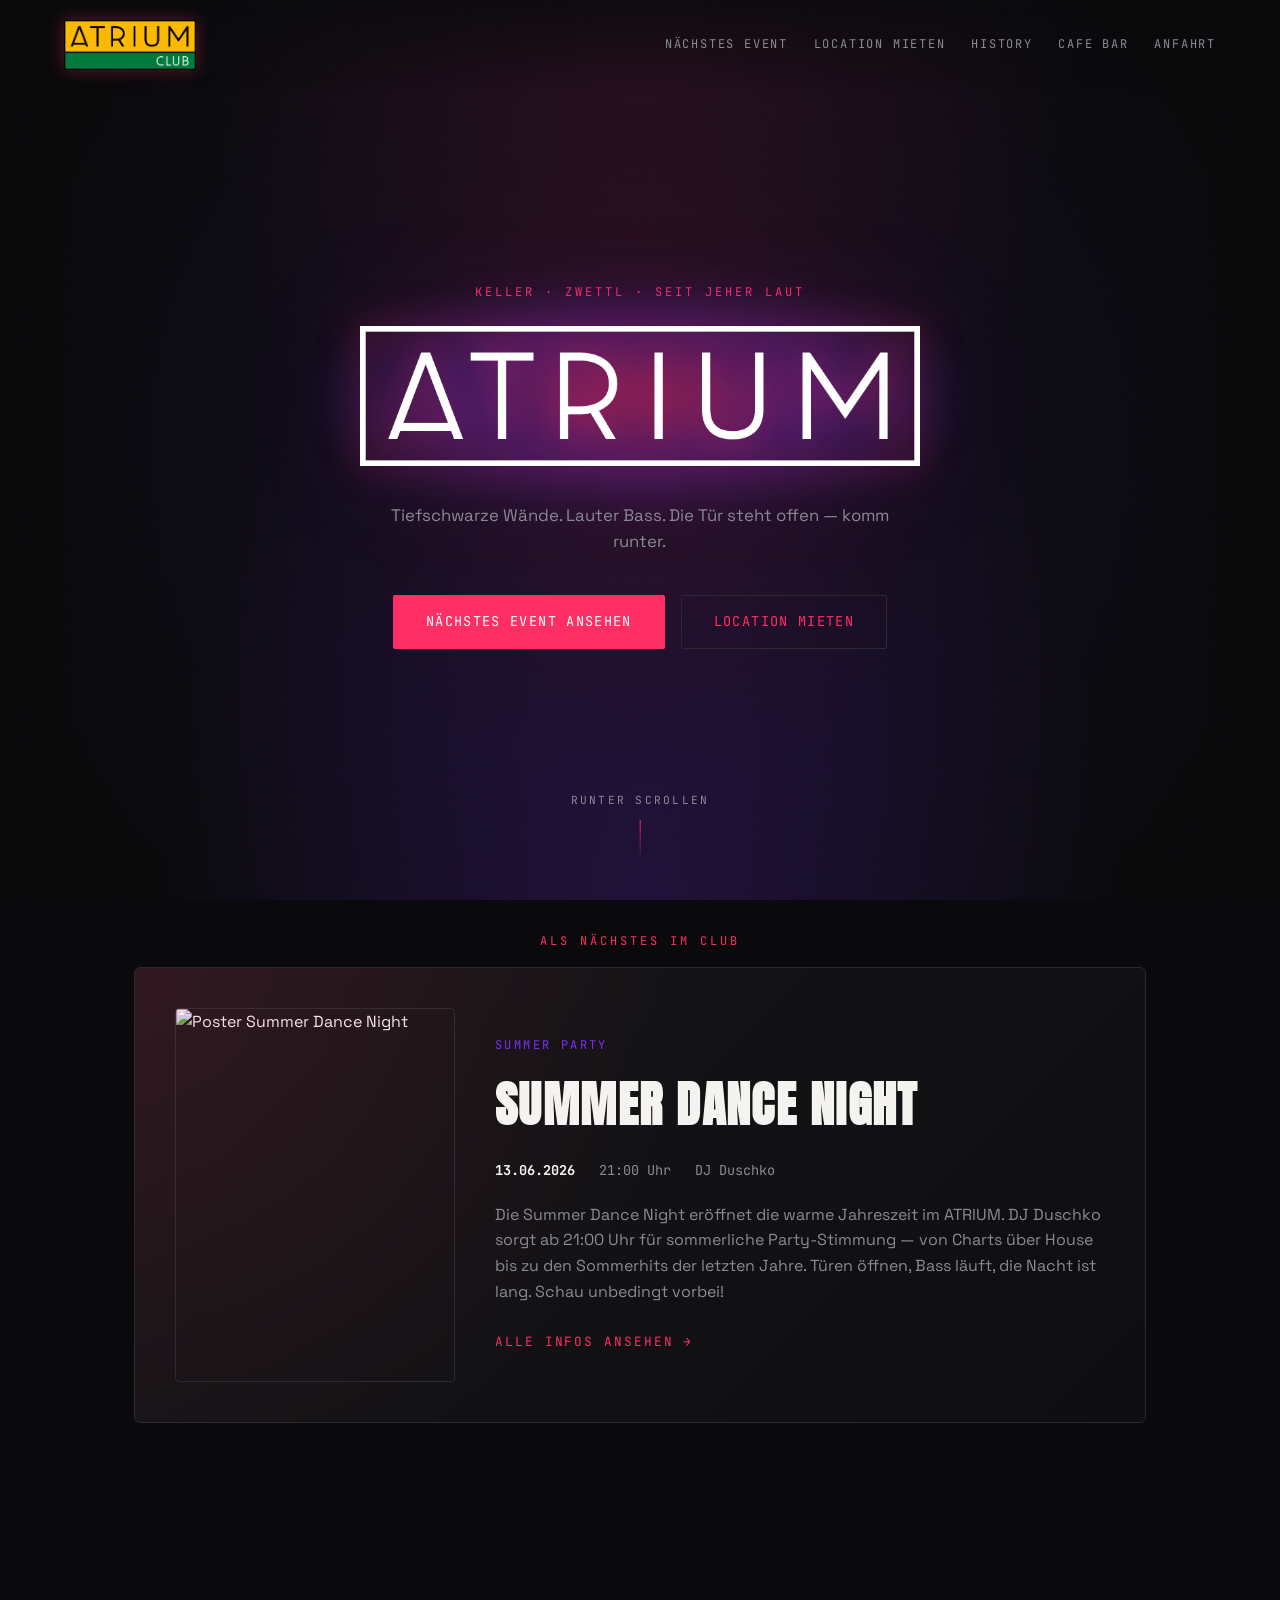
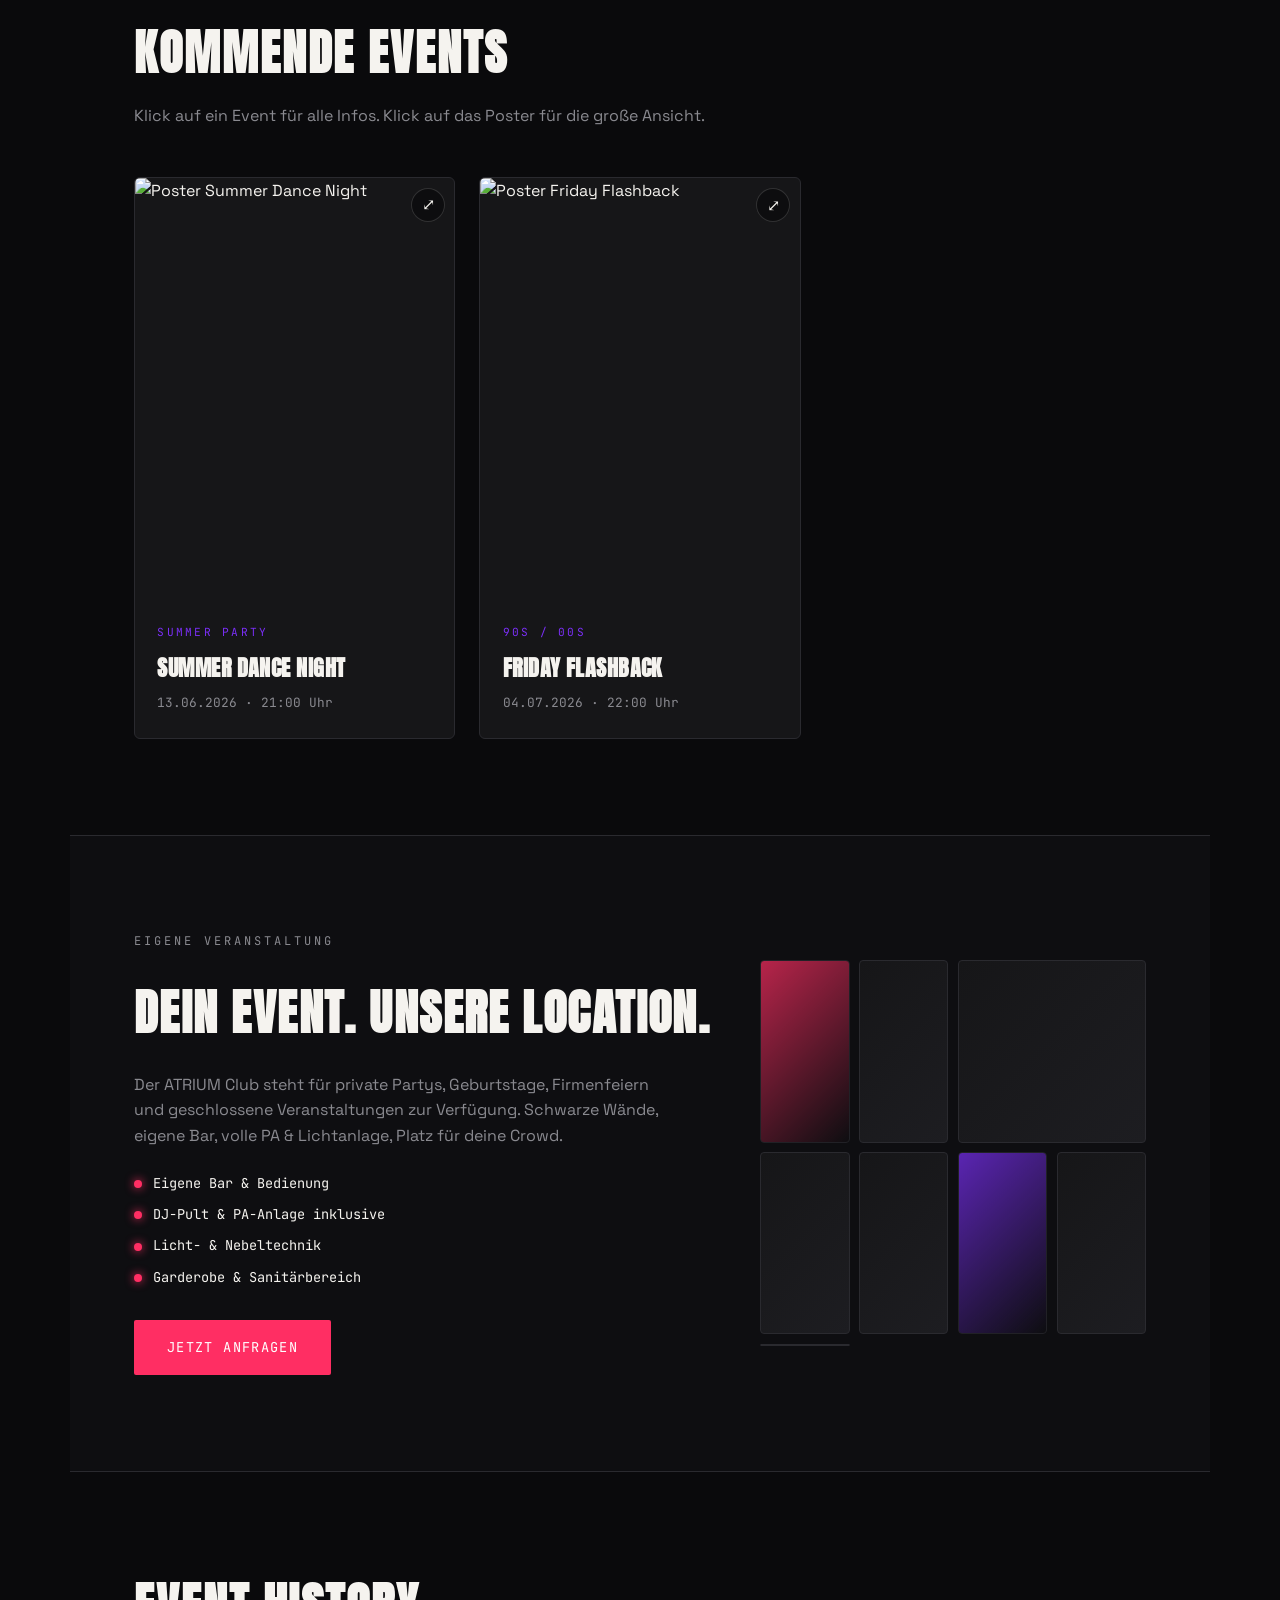
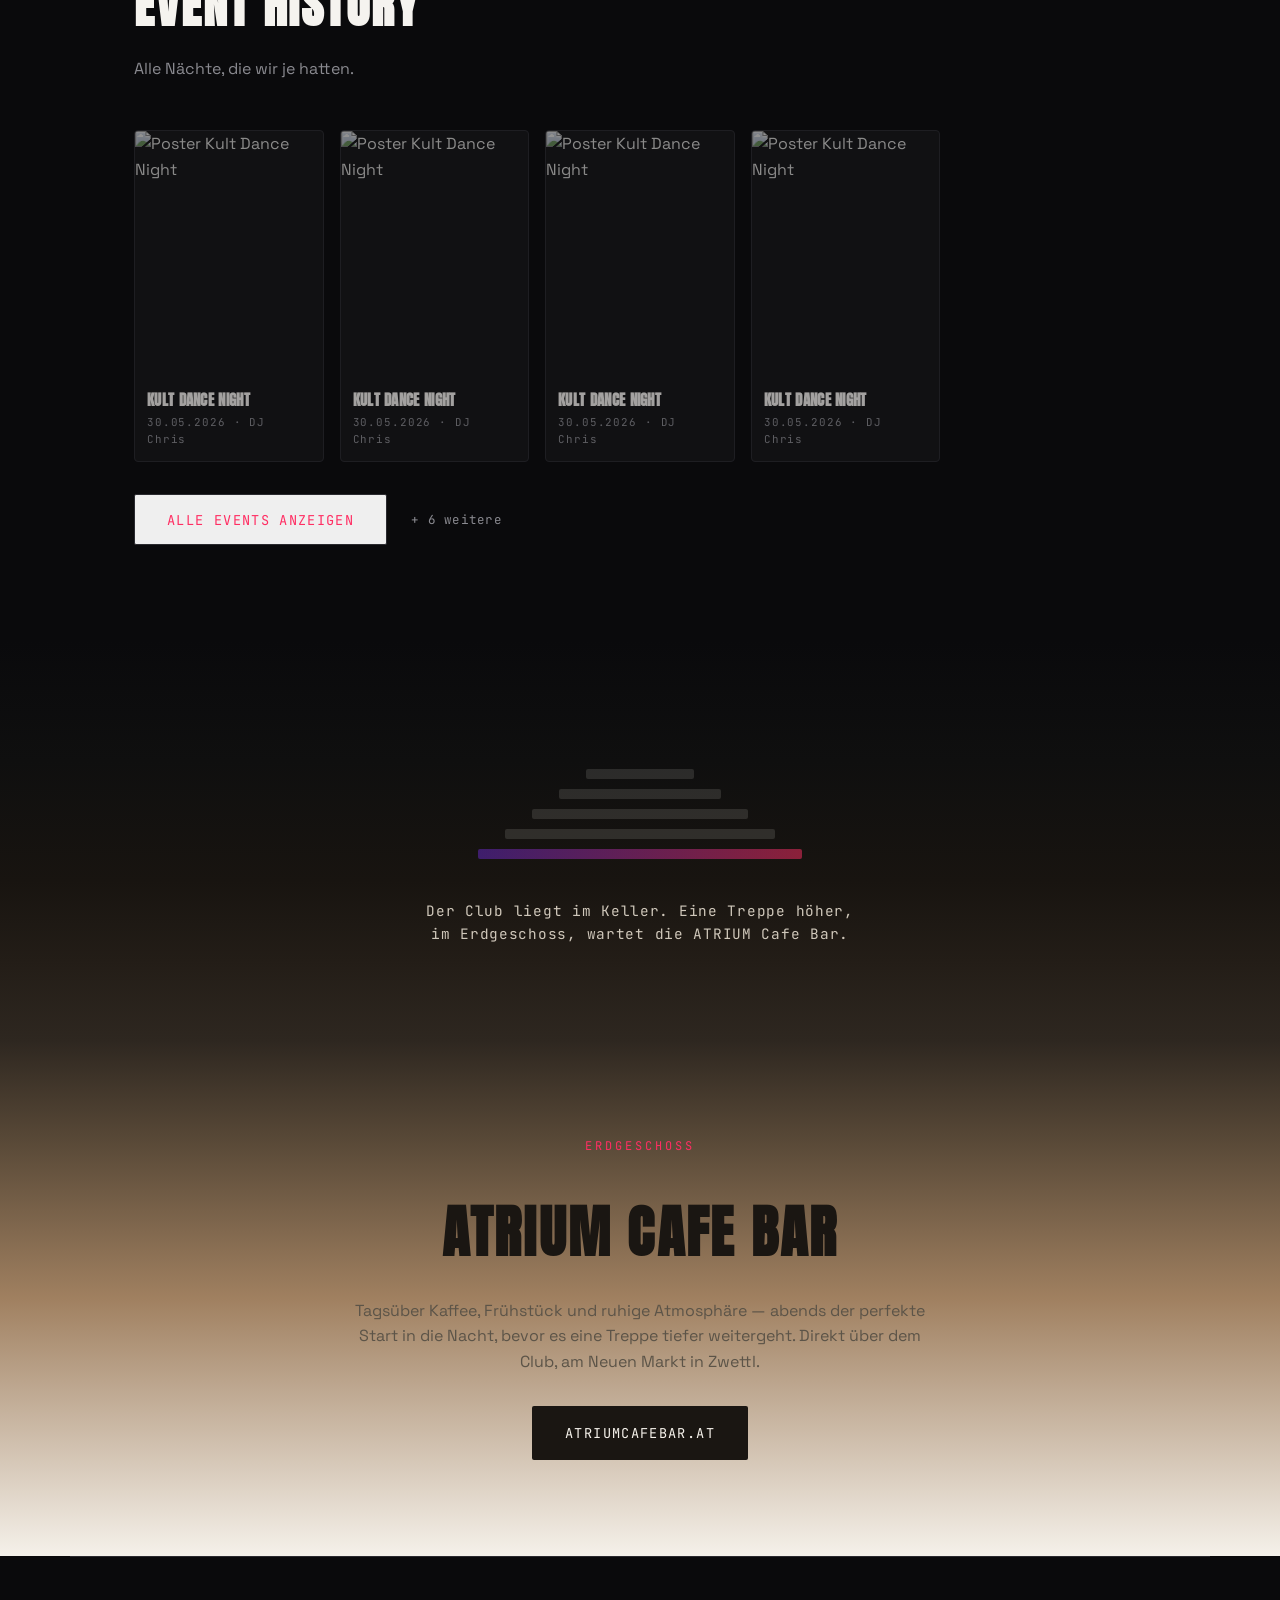
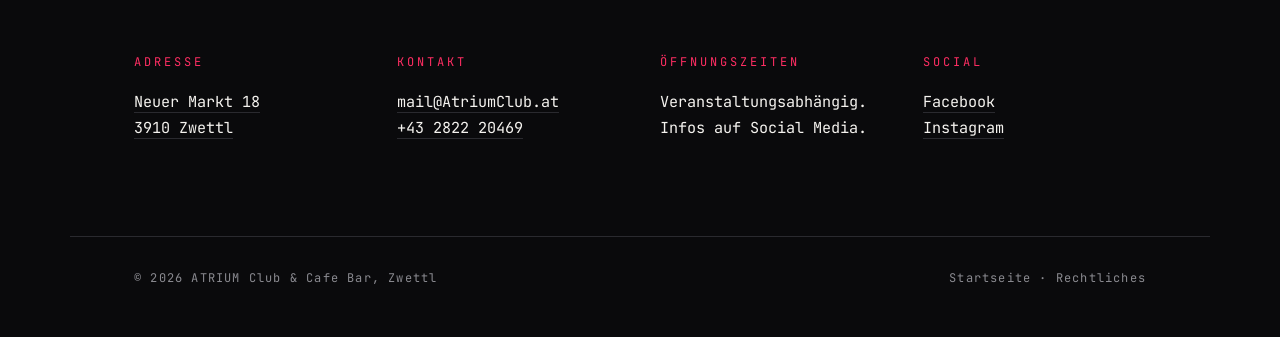
==== index.html @ f6fc0c90 "First Page Release" ====
<!DOCTYPE html>
<html lang="de">
<head>
<meta charset="UTF-8">
<meta name="viewport" content="width=device-width, initial-scale=1.0">
<title>ATRIUM Club — Zwettl</title>
<link rel="preconnect" href="https://fonts.googleapis.com">
<link rel="preconnect" href="https://fonts.gstatic.com" crossorigin>
<link href="https://fonts.googleapis.com/css2?family=Anton&family=Space+Grotesk:wght@400;500;700&family=JetBrains+Mono:wght@400;500&display=swap" rel="stylesheet">
<link rel="stylesheet" href="style.css">
</head>
<body>

<div class="grain"></div>

<!-- NAV -->
<header class="nav">
  <a href="#top" class="nav-logo">
    <img src="Atrium_Club_Transparent.webp" alt="ATRIUM Club" class="nav-logo-img">
  </a>
  <nav class="nav-links">
    <a href="#next">Nächstes Event</a>
    <a href="#booking">Location Mieten</a>
    <a href="#history">History</a>
    <a href="#cafe">Cafe Bar</a>
    <a href="https://maps.app.goo.gl/k5fQPanVArkznnJS8" target="_blank">Anfahrt</a>
  </nav>
</header>

<!-- HERO -->
<section id="top" class="hero">
  <div class="hero-glow"></div>
  <div class="hero-content">
    <p class="eyebrow">Keller · Zwettl · seit jeher laut</p>
    <div class="hero-logo-wrap">
      <img
        src="Atrium_Transparent.webp"
        alt="ATRIUM Club"
        class="hero-logo"
      >
    </div>
    <p class="hero-text">Tiefschwarze Wände. Lauter Bass. Die Tür steht offen — komm runter.</p>
    <div class="hero-cta">
      <a href="#next" class="btn btn-primary">Nächstes Event ansehen</a>
      <a href="#booking" class="btn btn-ghost">Location mieten</a>
    </div>
  </div>
  <div class="scroll-cue">
    <span>Runter scrollen</span>
    <div class="scroll-line"></div>
  </div>
</section>

<!-- NEXT EVENT -->
<section id="next" class="next-event">
  <p class="eyebrow">Als nächstes im Club</p>
  <div id="nextEventCard" class="next-card">
    <!-- injected by JS -->
  </div>
</section>

<!-- UPCOMING EVENTS GRID -->
<section id="events" class="events">
  <div class="section-head">
    <h2>Kommende Events</h2>
    <p>Klick auf ein Event für alle Infos. Klick auf das Poster für die große Ansicht.</p>
  </div>
  <div id="eventsGrid" class="events-grid">
    <!-- injected by JS -->
  </div>
</section>

<!-- BOOKING -->
<section id="booking" class="booking">
  <div class="booking-inner">
    <div class="booking-text">
      <p class="eyebrow">Eigene Veranstaltung</p>
      <h2>Dein Event. Unsere Location.</h2>
      <p>Der ATRIUM Club steht für private Partys, Geburtstage, Firmenfeiern und geschlossene Veranstaltungen zur Verfügung. Schwarze Wände, eigene Bar, volle PA &amp; Lichtanlage, Platz für deine Crowd.</p>
      <ul class="booking-list">
        <li>Eigene Bar &amp; Bedienung</li>
        <li>DJ-Pult &amp; PA-Anlage inklusive</li>
        <li>Licht- &amp; Nebeltechnik</li>
        <li>Garderobe &amp; Sanitärbereich</li>
      </ul>
      <a href="mailto:mail@AtriumClub.at?subject=Anfrage%20Location%20mieten" class="btn btn-primary">Jetzt anfragen</a>
    </div>
    <div class="booking-visual" aria-hidden="true">
      <div class="booking-grid-deco">
        <span></span><span></span><span></span><span></span>
        <span></span><span></span><span></span><span></span>
      </div>
    </div>
  </div>
</section>

<!-- HISTORY -->
<section id="history" class="history">
  <div class="section-head">
    <h2>Event History</h2>
    <p>Alle Nächte, die wir je hatten.</p>
  </div>
  <div id="historyGrid" class="history-grid">
    <!-- injected by JS -->
  </div>
  <div class="history-footer" id="historyFooter" style="display:none;">
    <button class="btn btn-ghost" id="historyToggle">Alle Events anzeigen</button>
    <span class="history-count" id="historyCount"></span>
  </div>
</section>

<!-- TRANSITION TO CAFE -->
<section class="transition">
  <div class="transition-stairs" aria-hidden="true">
    <span></span><span></span><span></span><span></span><span></span>
  </div>
  <p class="transition-text">Der Club liegt im Keller. Eine Treppe höher, im Erdgeschoss, wartet die ATRIUM Cafe Bar.</p>
</section>

<!-- CAFE BAR -->
<section id="cafe" class="cafe">
  <div class="cafe-inner">
    <p class="eyebrow eyebrow-light">Erdgeschoss</p>
    <h2>ATRIUM Cafe Bar</h2>
    <p>Tagsüber Kaffee, Frühstück und ruhige Atmosphäre — abends der perfekte Start in die Nacht, bevor es eine Treppe tiefer weitergeht. Direkt über dem Club, am Neuen Markt in Zwettl.</p>
    <a href="https://www.atriumcafebar.at" target="_blank" rel="noopener" class="btn btn-light">atriumcafebar.at</a>
  </div>
</section>

<!-- CONTACT / VISIT -->
<section id="visit" class="visit">
  <div class="visit-grid">
    <div class="visit-block">
      <p class="eyebrow">Adresse</p>
      <p class="visit-value"><a href="https://maps.app.goo.gl/k5fQPanVArkznnJS8" target="_blank" rel="noopener">Neuer Markt 18<br>3910 Zwettl</a></p>
    </div>
    <div class="visit-block">
      <p class="eyebrow">Kontakt</p>
      <p class="visit-value"><a href="mailto:mail@AtriumClub.at">mail@AtriumClub.at</a><br><a href="tel:+4328222 0469">+43 2822 20469</a></p>
    </div>
    <div class="visit-block">
      <p class="eyebrow">Öffnungszeiten</p>
      <p class="visit-value">Veranstaltungsabhängig.<br>Infos auf Social Media.</p>
    </div>
    <div class="visit-block">
      <p class="eyebrow">Social</p>
      <p class="visit-value">
        <a href="https://www.facebook.com/atrium.club.zwettl/" target="_blank" rel="noopener">Facebook</a><br>
        <a href="https://www.instagram.com/atrium.club.zwettl/" target="_blank" rel="noopener">Instagram</a>
      </p>
    </div>
  </div>
</section>

<footer class="footer">
  <span>© 2026 ATRIUM Club &amp; Cafe Bar, Zwettl</span>
  <span class="footer-links"><a href="#">Startseite</a> · <a href="legal.html">Rechtliches</a></span>
</footer>

<!-- EVENT DETAIL MODAL -->
<div id="eventModal" class="modal" aria-hidden="true">
  <div class="modal-backdrop" data-close></div>
  <div class="modal-panel" role="dialog" aria-modal="true">
    <button class="modal-close" data-close aria-label="Schließen">&times;</button>
    <div class="modal-body" id="modalBody">
      <!-- injected by JS -->
    </div>
  </div>
</div>

<!-- POSTER LIGHTBOX -->
<div id="lightbox" class="lightbox" aria-hidden="true">
  <div class="lightbox-backdrop" data-close></div>
  <button class="lightbox-close" data-close aria-label="Schließen">&times;</button>
  <img id="lightboxImg" src="" alt="">
</div>

<script src="events.js"></script>
<script src="main.js"></script>
</body>
</html>
---- style.css ----
/* ============================================
   ATRIUM CLUB — STYLE
   Tokens: bg #0a0a0c | surface #161618
   accent magenta #ff2e63 | accent violet #7b2ff7
   text #f5f3ef | muted #8a8a90
   Display: Anton | Body: Space Grotesk | Mono: JetBrains Mono
   ============================================ */

:root{
  --bg: #0a0a0c;
  --bg-2: #0e0e11;
  --surface: #161618;
  --surface-2: #1d1d21;
  --line: #2a2a2f;
  --text: #f5f3ef;
  --muted: #8a8a90;
  --accent: #ff2e63;
  --accent-2: #7b2ff7;
  --cafe-bg: #f5f1ea;
  --cafe-text: #1a1612;

  --font-display: "Anton", "Arial Narrow", Impact, sans-serif;
  --font-body: "Space Grotesk", -apple-system, Helvetica, Arial, sans-serif;
  --font-mono: "JetBrains Mono", "SF Mono", Menlo, Consolas, monospace;

  --container: 1140px;
}

*{ margin:0; padding:0; box-sizing:border-box; }

html{ scroll-behavior:smooth; }

body{
  background: var(--bg);
  color: var(--text);
  font-family: var(--font-body);
  line-height:1.6;
  -webkit-font-smoothing:antialiased;
  overflow-x:hidden;
}

@media (prefers-reduced-motion: reduce){
  html{ scroll-behavior:auto; }
  *{ animation-duration:0.01ms !important; transition-duration:0.01ms !important; }
}

/* ---------- Grain overlay ---------- */
.grain{
  position:fixed; inset:0; z-index:200; pointer-events:none;
  opacity:0.035; mix-blend-mode:overlay;
  background-image:url("data:image/svg+xml,%3Csvg xmlns='http://www.w3.org/2000/svg' width='100' height='100'%3E%3Cfilter id='n'%3E%3CfeTurbulence type='fractalNoise' baseFrequency='0.9' numOctaves='3' stitchTiles='stitch'/%3E%3C/filter%3E%3Crect width='100%25' height='100%25' filter='url(%23n)' opacity='0.5'/%3E%3C/svg%3E");
}

/* ---------- Layout helpers ---------- */
.eyebrow{
  font-family:var(--font-mono);
  font-size:0.75rem;
  letter-spacing:0.25em;
  text-transform:uppercase;
  color:var(--accent);
  margin-bottom:1rem;
}
.eyebrow-light{ color:var(--accent) !important; }

.btn{
  display:inline-block;
  font-family:var(--font-mono);
  font-size:0.85rem;
  letter-spacing:0.1em;
  text-transform:uppercase;
  text-decoration:none;
  padding:0.95rem 2rem;
  border-radius:2px;
  border:1px solid transparent;
  transition:transform 0.2s ease, box-shadow 0.2s ease, background 0.2s ease, color 0.2s ease;
}
.btn:focus-visible{ outline:2px solid var(--accent); outline-offset:3px; }
.btn-primary{
  background:var(--accent);
  color:#fff;
  box-shadow:0 0 0 0 rgba(255,46,99,0.5);
}
.btn-primary:hover{
  transform:translateY(-2px);
  box-shadow:0 8px 30px -8px rgba(255,46,99,0.6);
}
.btn-ghost{
  border-color:var(--line);
  color:var(--accent);
}
.btn-ghost:hover{
  border-color:var(--accent);
  color:var(--accent);
  transform:translateY(-2px);
}
.btn-light{
  background:var(--cafe-text);
  color:var(--cafe-bg);
}
.btn-light:hover{
  transform:translateY(-2px);
  box-shadow:0 8px 24px -10px rgba(0,0,0,0.4);
}

/* ---------- NAV ---------- */
.nav{
  position:fixed; top:0; left:0; right:0; z-index:100;
  display:flex; align-items:center; justify-content:space-between;
  padding:1.25rem clamp(1.25rem, 5vw, 4rem);
  backdrop-filter:blur(10px);
  background:linear-gradient(to bottom, rgba(10,10,12,0.85), rgba(10,10,12,0));
}
.nav-logo{
  display:flex;
  align-items:center;
  text-decoration:none;
  flex-shrink:0;
}
.nav-logo-img{
  height:50px;
  width:auto;
  display:block;
  filter:drop-shadow(0 0 8px rgba(255,46,99,0.35));
  transition:filter 0.25s ease;
}
.nav-logo:hover .nav-logo-img{
  filter:drop-shadow(0 0 14px rgba(255,46,99,0.65)) drop-shadow(0 0 28px rgba(123,47,247,0.4));
}
.nav-links{
  display:flex;
  gap:clamp(1rem, 2vw, 2.25rem);
}
.nav-links a{
  font-family:var(--font-mono);
  font-size:0.75rem;
  letter-spacing:0.15em;
  text-transform:uppercase;
  color:var(--muted);
  text-decoration:none;
  transition:color 0.2s ease;
}
.nav-links a:hover, .nav-links a:focus-visible{ color:var(--accent); }

@media (max-width: 720px){
  .nav-links{ display:none; }
}

/* ---------- HERO ---------- */
.hero{
  position:relative;
  min-height:100vh;
  display:flex;
  flex-direction:column;
  align-items:center;
  justify-content:center;
  text-align:center;
  padding:6rem 1.5rem 4rem;
  overflow:hidden;
  background:
    radial-gradient(ellipse at 50% 110%, rgba(123,47,247,0.18), transparent 60%),
    radial-gradient(ellipse at 50% -10%, rgba(255,46,99,0.12), transparent 55%),
    var(--bg);
}

.hero-glow{
  position:absolute;
  top:50%; left:50%;
  width:140vw; height:140vw;
  max-width:1400px; max-height:1400px;
  transform:translate(-50%,-50%);
  background:radial-gradient(circle, rgba(255,46,99,0.08) 0%, rgba(123,47,247,0.05) 35%, transparent 65%);
  animation:pulse-glow 8s ease-in-out infinite;
  pointer-events:none;
}
@keyframes pulse-glow{
  0%,100%{ opacity:0.6; transform:translate(-50%,-50%) scale(1); }
  50%{ opacity:1; transform:translate(-50%,-50%) scale(1.08); }
}

.hero-content{
  position:relative; z-index:1;
  max-width:760px;
}

.hero .eyebrow{ display:flex; justify-content:center; }

.hero-logo-wrap{
  position:relative;
  display:inline-flex;
  align-items:center;
  justify-content:center;
  margin:0.5rem 0 0;
}
/* The glow lives behind the logo as a pseudo-element */
.hero-logo-wrap::before{
  content:"";
  position:absolute;
  inset:-60px -80px;
  background:
    radial-gradient(ellipse at 50% 50%, rgba(255,46,99,0.45) 0%, rgba(123,47,247,0.25) 35%, transparent 65%);
  border-radius:50%;
  filter:blur(18px);
  animation:logo-glow-pulse 6s ease-in-out infinite;
  pointer-events:none;
}
@keyframes logo-glow-pulse{
  0%,100%{ opacity:0.7; transform:scale(1); }
  50%{ opacity:1; transform:scale(1.06); }
}
.hero-logo{
  position:relative; z-index:1;
  width:clamp(260px, 50vw, 560px);
  height:auto;
  display:block;
  /* keep the white outline that's already baked into the logo */
  filter:
    drop-shadow(0 0 18px rgba(255,46,99,0.55))
    drop-shadow(0 0 50px rgba(123,47,247,0.35));
}

.hero-text{
  margin:1.75rem auto 2.5rem;
  max-width:30em;
  color:var(--muted);
  font-size:1.05rem;
}

.hero-cta{
  display:flex;
  gap:1rem;
  justify-content:center;
  flex-wrap:wrap;
}

.scroll-cue{
  position:absolute;
  bottom:2.5rem; left:50%;
  transform:translateX(-50%);
  display:flex; flex-direction:column; align-items:center; gap:0.6rem;
  font-family:var(--font-mono);
  font-size:0.7rem;
  letter-spacing:0.2em;
  text-transform:uppercase;
  color:var(--muted);
}
.scroll-line{
  width:1px; height:40px;
  background:linear-gradient(to bottom, var(--accent), transparent);
  animation:scroll-line 2.2s ease-in-out infinite;
}
@keyframes scroll-line{
  0%{ transform:scaleY(0); transform-origin:top; opacity:0; }
  50%{ transform:scaleY(1); transform-origin:top; opacity:1; }
  51%{ transform-origin:bottom; }
  100%{ transform:scaleY(0); transform-origin:bottom; opacity:0; }
}

/* ---------- SECTION generic ---------- */
section{
  padding:6rem clamp(1.25rem, 5vw, 4rem);
  max-width:var(--container);
  margin:0 auto;
}

.section-head{
  margin-bottom:3rem;
  max-width:36rem;
}
.section-head h2{
  font-family:var(--font-display);
  font-size:clamp(2rem, 5vw, 3rem);
  text-transform:uppercase;
  letter-spacing:0.04em;
  margin-bottom:0.75rem;
}
.section-head p{ color:var(--muted); }

/* ---------- NEXT EVENT ---------- */
.next-event{ padding-top:2rem; }
.next-event .eyebrow{ text-align:center; }

.next-card{
  display:grid;
  grid-template-columns:280px 1fr;
  gap:2.5rem;
  align-items:center;
  background:linear-gradient(135deg, var(--surface) 0%, var(--bg-2) 100%);
  border:1px solid var(--line);
  border-radius:6px;
  padding:2.5rem;
  cursor:pointer;
  transition:border-color 0.25s ease, transform 0.25s ease, box-shadow 0.25s ease;
  position:relative;
  overflow:hidden;
}
.next-card::before{
  content:"";
  position:absolute; inset:0;
  background:radial-gradient(circle at 0% 0%, rgba(255,46,99,0.12), transparent 50%);
  pointer-events:none;
}
.next-card:hover, .next-card:focus-visible{
  border-color:var(--accent);
  transform:translateY(-4px);
  box-shadow:0 20px 60px -25px rgba(255,46,99,0.4);
}

.next-card-poster{
  width:100%;
  aspect-ratio:3/4;
  border-radius:4px;
  overflow:hidden;
  border:1px solid var(--line);
}
.next-card-poster img{
  width:100%; height:100%; object-fit:cover;
  display:block;
}

.next-card-info{ position:relative; z-index:1; }
.next-card-tag{
  font-family:var(--font-mono);
  font-size:0.75rem;
  letter-spacing:0.2em;
  text-transform:uppercase;
  color:var(--accent-2);
  margin-bottom:0.75rem;
}
.next-card-title{
  font-family:var(--font-display);
  font-size:clamp(1.8rem, 5vw, 3rem);
  text-transform:uppercase;
  letter-spacing:0.03em;
  margin-bottom:1rem;
}
.next-card-meta{
  display:flex; flex-wrap:wrap; gap:1.5rem;
  font-family:var(--font-mono);
  font-size:0.85rem;
  color:var(--muted);
  margin-bottom:1.25rem;
}
.next-card-meta strong{ color:var(--text); }
.next-card-desc{
  color:var(--muted);
  max-width:38em;
  margin-bottom:1.5rem;
}
.next-card-link{
  font-family:var(--font-mono);
  font-size:0.8rem;
  letter-spacing:0.15em;
  text-transform:uppercase;
  color:var(--accent);
}

@media (max-width: 720px){
  .next-card{ grid-template-columns:1fr; padding:1.5rem; gap:1.5rem; }
  .next-card-poster{ max-width:220px; margin:0 auto; }
}

/* ---------- EVENTS GRID ---------- */
.events-grid{
  display:grid;
  grid-template-columns:repeat(auto-fill, minmax(240px, 1fr));
  gap:1.5rem;
}

.event-card{
  background:var(--surface);
  border:1px solid var(--line);
  border-radius:6px;
  overflow:hidden;
  cursor:pointer;
  transition:transform 0.25s ease, border-color 0.25s ease, box-shadow 0.25s ease;
}
.event-card:hover, .event-card:focus-visible{
  transform:translateY(-4px);
  border-color:var(--accent-2);
  box-shadow:0 20px 50px -25px rgba(123,47,247,0.45);
}
.event-card-poster{
  width:100%;
  aspect-ratio:3/4;
  overflow:hidden;
  position:relative;
}
.event-card-poster img{
  width:100%; height:100%; object-fit:cover;
  display:block;
  transition:transform 0.4s ease;
}
.event-card:hover .event-card-poster img{ transform:scale(1.04); }

.event-card-zoom{
  position:absolute; top:0.6rem; right:0.6rem;
  width:34px; height:34px;
  display:flex; align-items:center; justify-content:center;
  background:rgba(10,10,12,0.65);
  border:1px solid rgba(255,255,255,0.15);
  border-radius:50%;
  color:var(--text);
  font-size:1rem;
  z-index:2;
  backdrop-filter:blur(4px);
  transition:background 0.2s ease, border-color 0.2s ease;
}
.event-card-zoom:hover{ background:var(--accent); border-color:var(--accent); }

.event-card-body{
  padding:1.25rem 1.4rem 1.5rem;
}
.event-card-tag{
  font-family:var(--font-mono);
  font-size:0.7rem;
  letter-spacing:0.2em;
  text-transform:uppercase;
  color:var(--accent-2);
  margin-bottom:0.5rem;
}
.event-card-title{
  font-family:var(--font-display);
  font-size:1.4rem;
  text-transform:uppercase;
  letter-spacing:0.02em;
  margin-bottom:0.5rem;
}
.event-card-meta{
  font-family:var(--font-mono);
  font-size:0.8rem;
  color:var(--muted);
}

/* ---------- BOOKING ---------- */
.booking{
  background:var(--bg-2);
  border-top:1px solid var(--line);
  border-bottom:1px solid var(--line);
}
.booking-inner{
  display:grid;
  grid-template-columns:1.2fr 0.8fr;
  gap:3rem;
  align-items:center;
}
.booking-text h2{
  font-family:var(--font-display);
  font-size:clamp(2rem, 5vw, 3rem);
  text-transform:uppercase;
  letter-spacing:0.03em;
  margin:0.5rem 0 1.25rem;
}
.booking-text p{ color:var(--muted); max-width:34em; margin-bottom:1.5rem; }
.booking-list{
  list-style:none;
  display:grid;
  gap:0.6rem;
  margin-bottom:2rem;
  font-family:var(--font-mono);
  font-size:0.85rem;
  color:var(--text);
}
.booking-list li{
  padding-left:1.4em;
  position:relative;
}
.booking-list li::before{
  content:"";
  position:absolute; left:0; top:0.55em;
  width:8px; height:8px;
  background:var(--accent);
  border-radius:50%;
  box-shadow:0 0 10px var(--accent);
}

.booking-visual{
  aspect-ratio:1;
  display:flex; align-items:center; justify-content:center;
}
.booking-grid-deco{
  width:100%; height:100%;
  display:grid;
  grid-template-columns:repeat(4, 1fr);
  grid-template-rows:repeat(2, 1fr);
  gap:0.6rem;
}
.booking-grid-deco span{
  border-radius:4px;
  background:linear-gradient(135deg, var(--surface), var(--surface-2));
  border:1px solid var(--line);
}
.booking-grid-deco span:nth-child(1){ background:linear-gradient(135deg, var(--accent), transparent); opacity:0.7; }
.booking-grid-deco span:nth-child(6){ background:linear-gradient(135deg, var(--accent-2), transparent); opacity:0.7; }
.booking-grid-deco span:nth-child(3){ grid-column:span 2; }
.booking-grid-deco span:nth-child(8){ grid-row:span 1; }

@media (max-width: 820px){
  .booking-inner{ grid-template-columns:1fr; }
  .booking-visual{ display:none; }
}

/* ---------- HISTORY — compact poster grid ---------- */
.history-grid{
  display:grid;
  grid-template-columns:repeat(auto-fill, minmax(160px, 1fr));
  gap:1rem;
}

/* Hidden items (beyond the initial 8) */
.history-grid .history-tile.hidden{
  display:none;
}

.history-tile{
  background:var(--surface);
  border:1px solid var(--line);
  border-radius:4px;
  overflow:hidden;
  cursor:pointer;
  transition:transform 0.2s ease, border-color 0.2s ease, opacity 0.2s ease;
  opacity:0.65;
  position:relative;
}
.history-tile:hover, .history-tile:focus-visible{
  opacity:1;
  transform:translateY(-3px);
  border-color:var(--accent-2);
}

.history-tile-poster{
  width:100%;
  aspect-ratio:3/4;
  overflow:hidden;
}
.history-tile-poster img{
  width:100%; height:100%; object-fit:cover; display:block;
  filter:grayscale(0.5) brightness(0.85);
  transition:filter 0.3s ease, transform 0.3s ease;
}
.history-tile:hover .history-tile-poster img{
  filter:grayscale(0) brightness(1);
  transform:scale(1.05);
}

.history-tile-info{
  padding:0.6rem 0.75rem 0.8rem;
}
.history-tile-title{
  font-family:var(--font-display);
  font-size:0.95rem;
  text-transform:uppercase;
  letter-spacing:0.02em;
  line-height:1.2;
  margin-bottom:0.3rem;
}
.history-tile-meta{
  font-family:var(--font-mono);
  font-size:0.68rem;
  letter-spacing:0.08em;
  color:var(--muted);
}

/* "Show all" toggle area */
.history-footer{
  margin-top:2rem;
  display:flex;
  align-items:center;
  gap:1.5rem;
  flex-wrap:wrap;
}
.history-count{
  font-family:var(--font-mono);
  font-size:0.78rem;
  letter-spacing:0.1em;
  color:var(--muted);
}

/* ---------- TRANSITION (club -> cafe) — slow, subtle gradient ---------- */
.transition{
  max-width:none;
  padding:8rem clamp(1.25rem, 5vw, 4rem) 6rem;
  text-align:center;
  /* Very long gradient: dark club at top, only barely shifting by the end */
  background:linear-gradient(
    to bottom,
    var(--bg) 0%,
    #0f0f0f 30%,
    #181410 60%,
    #231d17 80%,
    #2e2720 100%
  );
  position:relative;
}
.transition-stairs{
  display:flex;
  flex-direction:column;
  align-items:center;
  gap:0;
  margin:0 auto 2.5rem;
  width:min(100%, 360px);
}
.transition-stairs span{
  display:block;
  height:10px;
  border-radius:2px;
  background:rgba(245,243,239,0.12);
}
.transition-stairs span:nth-child(1){ width:30%; }
.transition-stairs span:nth-child(2){ width:45%; }
.transition-stairs span:nth-child(3){ width:60%; }
.transition-stairs span:nth-child(4){ width:75%; }
.transition-stairs span:nth-child(5){ width:90%; background:linear-gradient(90deg, rgba(123,47,247,0.4), rgba(255,46,99,0.5)); }
.transition-stairs span + span{ margin-top:10px; }

.transition-text{
  font-family:var(--font-mono);
  font-size:0.9rem;
  letter-spacing:0.05em;
  color:#cfc7ba;
  max-width:30em;
  margin:0 auto;
}

/* ---------- CAFE BAR ---------- */
.cafe{
  max-width:none;
  /* pick up from the warm near-dark at the bottom of .transition and arrive at cafe warmth */
  background:linear-gradient(
    to bottom,
    #2e2720 0%,
    #5a4a38 20%,
    #a08060 50%,
    var(--cafe-bg) 100%
  );
  color:var(--cafe-text);
  text-align:center;
  padding-top:6rem;
}
.cafe-inner{ max-width:36rem; margin:0 auto; }
.cafe h2{
  font-family:var(--font-display);
  font-size:clamp(2.25rem, 6vw, 3.5rem);
  text-transform:uppercase;
  letter-spacing:0.04em;
  margin-bottom:1.25rem;
}
.cafe p{
  color:#5c5448;
  margin-bottom:2rem;
}

/* ---------- VISIT / CONTACT ---------- */
.visit{
  border-top:1px solid var(--line);
}
.visit-grid{
  display:grid;
  grid-template-columns:repeat(auto-fit, minmax(180px, 1fr));
  gap:2.5rem;
}
.visit-value{
  font-family:var(--font-mono);
  font-size:0.95rem;
  line-height:1.7;
}
.visit-value a{ color:var(--text); text-decoration:none; border-bottom:1px solid var(--line); transition:border-color 0.2s ease, color 0.2s ease; }
.visit-value a:hover{ color:var(--accent); border-color:var(--accent); }

/* ---------- FOOTER ---------- */
.footer{
  display:flex;
  justify-content:space-between;
  flex-wrap:wrap;
  gap:1rem;
  padding:2rem clamp(1.25rem, 5vw, 4rem) 3rem;
  max-width:var(--container);
  margin:0 auto;
  font-family:var(--font-mono);
  font-size:0.75rem;
  letter-spacing:0.1em;
  color:var(--muted);
  border-top:1px solid var(--line);
}
.footer-links a{ color:var(--muted); text-decoration:none; }
.footer-links a:hover{ color:var(--accent); }

/* ============================================
   MODAL — Event Detail
   ============================================ */
.modal{
  position:fixed; inset:0; z-index:300;
  display:flex; align-items:center; justify-content:center;
  padding:1.5rem;
  opacity:0; visibility:hidden;
  transition:opacity 0.25s ease, visibility 0.25s ease;
}
.modal[aria-hidden="false"]{ opacity:1; visibility:visible; }

.modal-backdrop{
  position:absolute; inset:0;
  background:rgba(5,5,7,0.85);
  backdrop-filter:blur(6px);
}

.modal-panel{
  position:relative;
  z-index:1;
  width:100%;
  max-width:880px;
  max-height:88vh;
  overflow-y:auto;
  background:var(--surface);
  border:1px solid var(--line);
  border-radius:8px;
  transform:translateY(20px) scale(0.98);
  transition:transform 0.3s ease;
}
.modal[aria-hidden="false"] .modal-panel{ transform:translateY(0) scale(1); }

.modal-close{
  position:absolute; top:1rem; right:1rem;
  width:38px; height:38px;
  border-radius:50%;
  border:1px solid var(--line);
  background:rgba(10,10,12,0.6);
  color:var(--text);
  font-size:1.4rem;
  line-height:1;
  cursor:pointer;
  z-index:2;
  transition:background 0.2s ease, border-color 0.2s ease;
}
.modal-close:hover, .modal-close:focus-visible{ background:var(--accent); border-color:var(--accent); }

.modal-body{
  display:grid;
  grid-template-columns:320px 1fr;
}
.modal-poster{
  width:100%; height:100%;
  aspect-ratio:3/4;
  object-fit:cover;
  display:block;
  cursor:zoom-in;
  border-radius:8px 0 0 8px;
}
.modal-info{
  padding:2.5rem;
}
.modal-tag{
  font-family:var(--font-mono);
  font-size:0.75rem;
  letter-spacing:0.2em;
  text-transform:uppercase;
  color:var(--accent-2);
  margin-bottom:0.75rem;
}
.modal-title{
  font-family:var(--font-display);
  font-size:clamp(1.8rem, 4vw, 2.6rem);
  text-transform:uppercase;
  letter-spacing:0.03em;
  margin-bottom:1rem;
}
.modal-meta{
  display:flex; flex-wrap:wrap; gap:1.5rem;
  font-family:var(--font-mono);
  font-size:0.85rem;
  color:var(--muted);
  margin-bottom:1.5rem;
  padding-bottom:1.5rem;
  border-bottom:1px solid var(--line);
}
.modal-meta strong{ color:var(--text); display:block; font-size:0.7rem; letter-spacing:0.15em; text-transform:uppercase; margin-bottom:0.3rem; color:var(--muted); }
.modal-meta span{ color:var(--text); font-size:0.95rem; }
.modal-desc{ color:var(--muted); margin-bottom:1.75rem; }
.modal-past-badge{
  display:inline-block;
  font-family:var(--font-mono);
  font-size:0.7rem;
  letter-spacing:0.2em;
  text-transform:uppercase;
  color:var(--muted);
  border:1px solid var(--line);
  padding:0.4rem 0.9rem;
  border-radius:2px;
}

@media (max-width: 720px){
  .modal-body{ grid-template-columns:1fr; }
  .modal-poster{ border-radius:8px 8px 0 0; aspect-ratio:16/10; }
  .modal-info{ padding:1.75rem; }
}

/* ============================================
   LIGHTBOX — Poster Zoom
   ============================================ */
.lightbox{
  position:fixed; inset:0; z-index:400;
  display:flex; align-items:center; justify-content:center;
  padding:2rem;
  opacity:0; visibility:hidden;
  transition:opacity 0.25s ease, visibility 0.25s ease;
}
.lightbox[aria-hidden="false"]{ opacity:1; visibility:visible; }
.lightbox-backdrop{
  position:absolute; inset:0;
  background:rgba(0,0,0,0.92);
}
.lightbox img{
  position:relative; z-index:1;
  max-width:100%; max-height:88vh;
  border-radius:6px;
  box-shadow:0 30px 100px -30px rgba(255,46,99,0.3);
  transform:scale(0.96);
  transition:transform 0.3s ease;
}
.lightbox[aria-hidden="false"] img{ transform:scale(1); }
.lightbox-close{
  position:absolute; top:1.5rem; right:1.5rem; z-index:2;
  width:42px; height:42px;
  border-radius:50%;
  border:1px solid rgba(255,255,255,0.2);
  background:rgba(10,10,12,0.6);
  color:var(--text);
  font-size:1.5rem;
  line-height:1;
  cursor:pointer;
  transition:background 0.2s ease, border-color 0.2s ease;
}
.lightbox-close:hover, .lightbox-close:focus-visible{ background:var(--accent); border-color:var(--accent); }

/* ---------- Focus visibility everywhere ---------- */
a:focus-visible, button:focus-visible, [tabindex]:focus-visible{
  outline:2px solid var(--accent);
  outline-offset:3px;
}

/* ---------- Empty state ---------- */
.empty-state{
  font-family:var(--font-mono);
  color:var(--muted);
  font-size:0.9rem;
  padding:2rem;
  text-align:center;
  border:1px dashed var(--line);
  border-radius:6px;
}
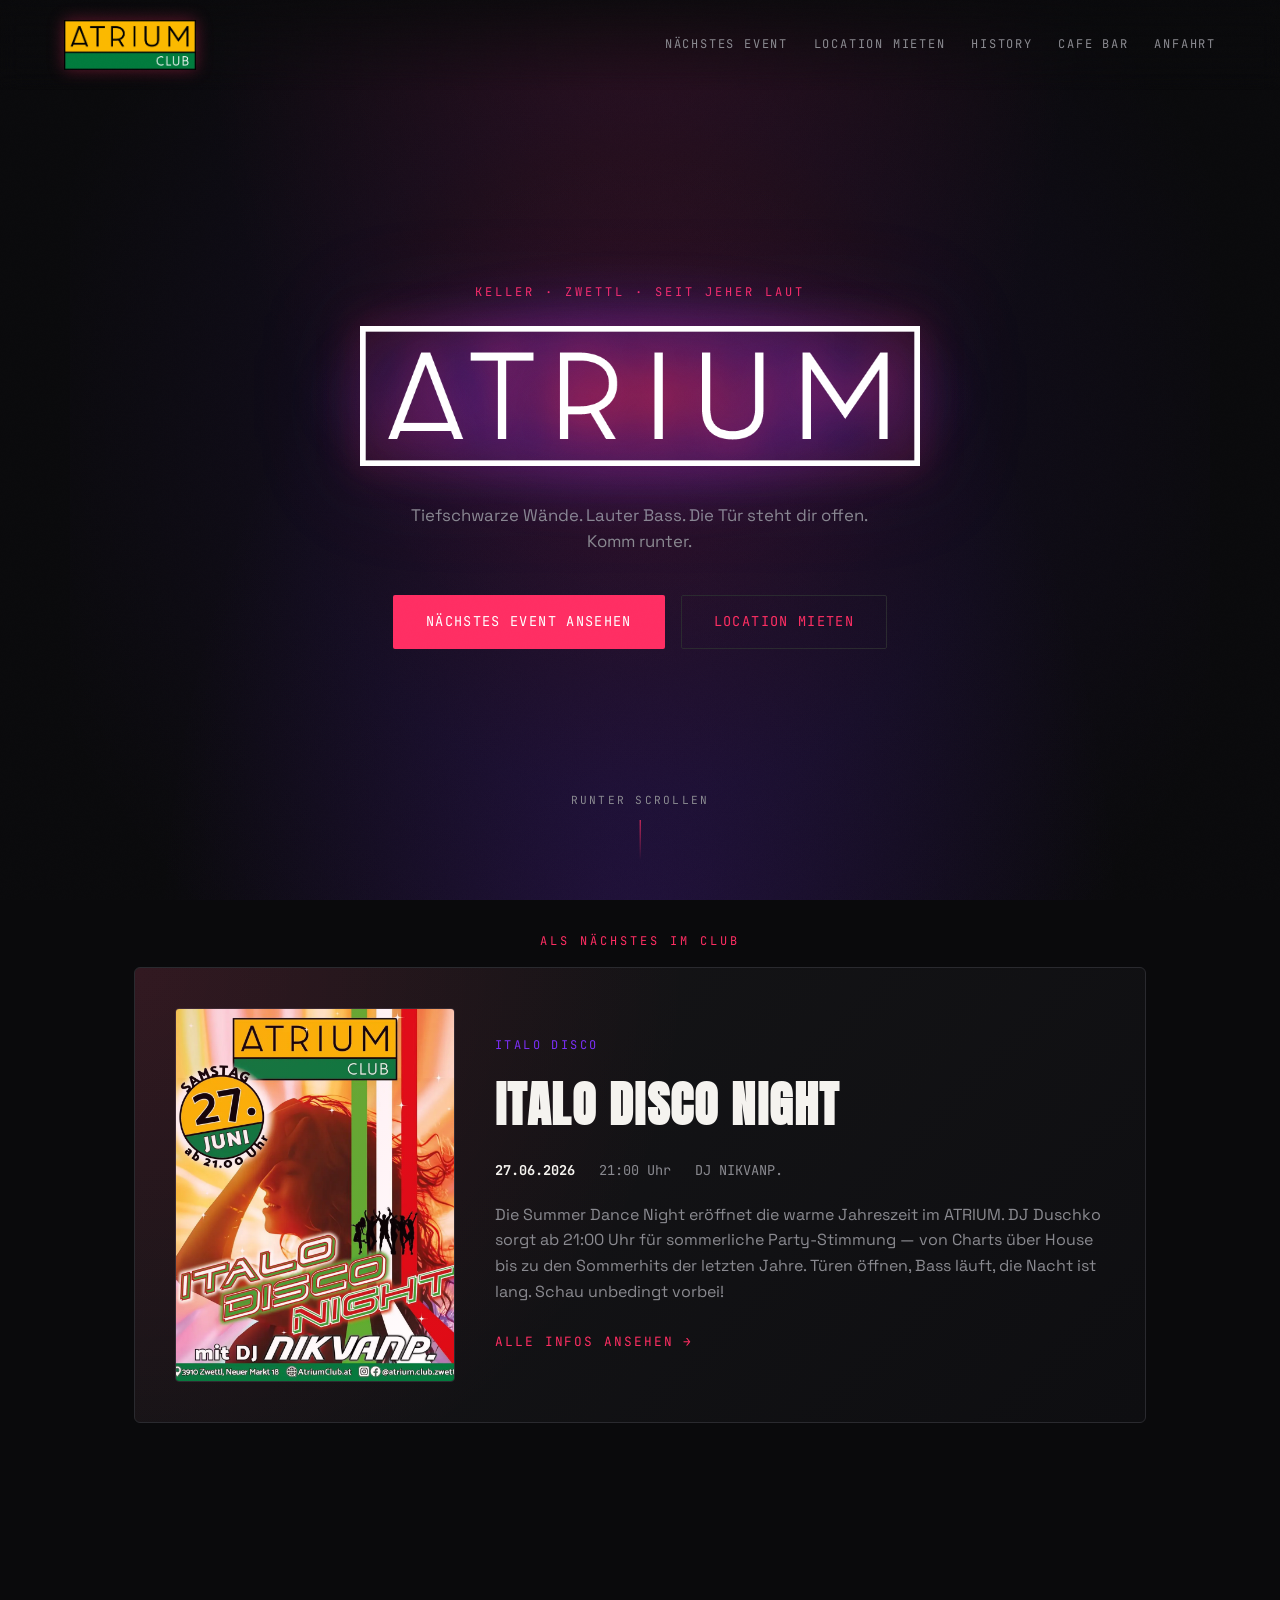
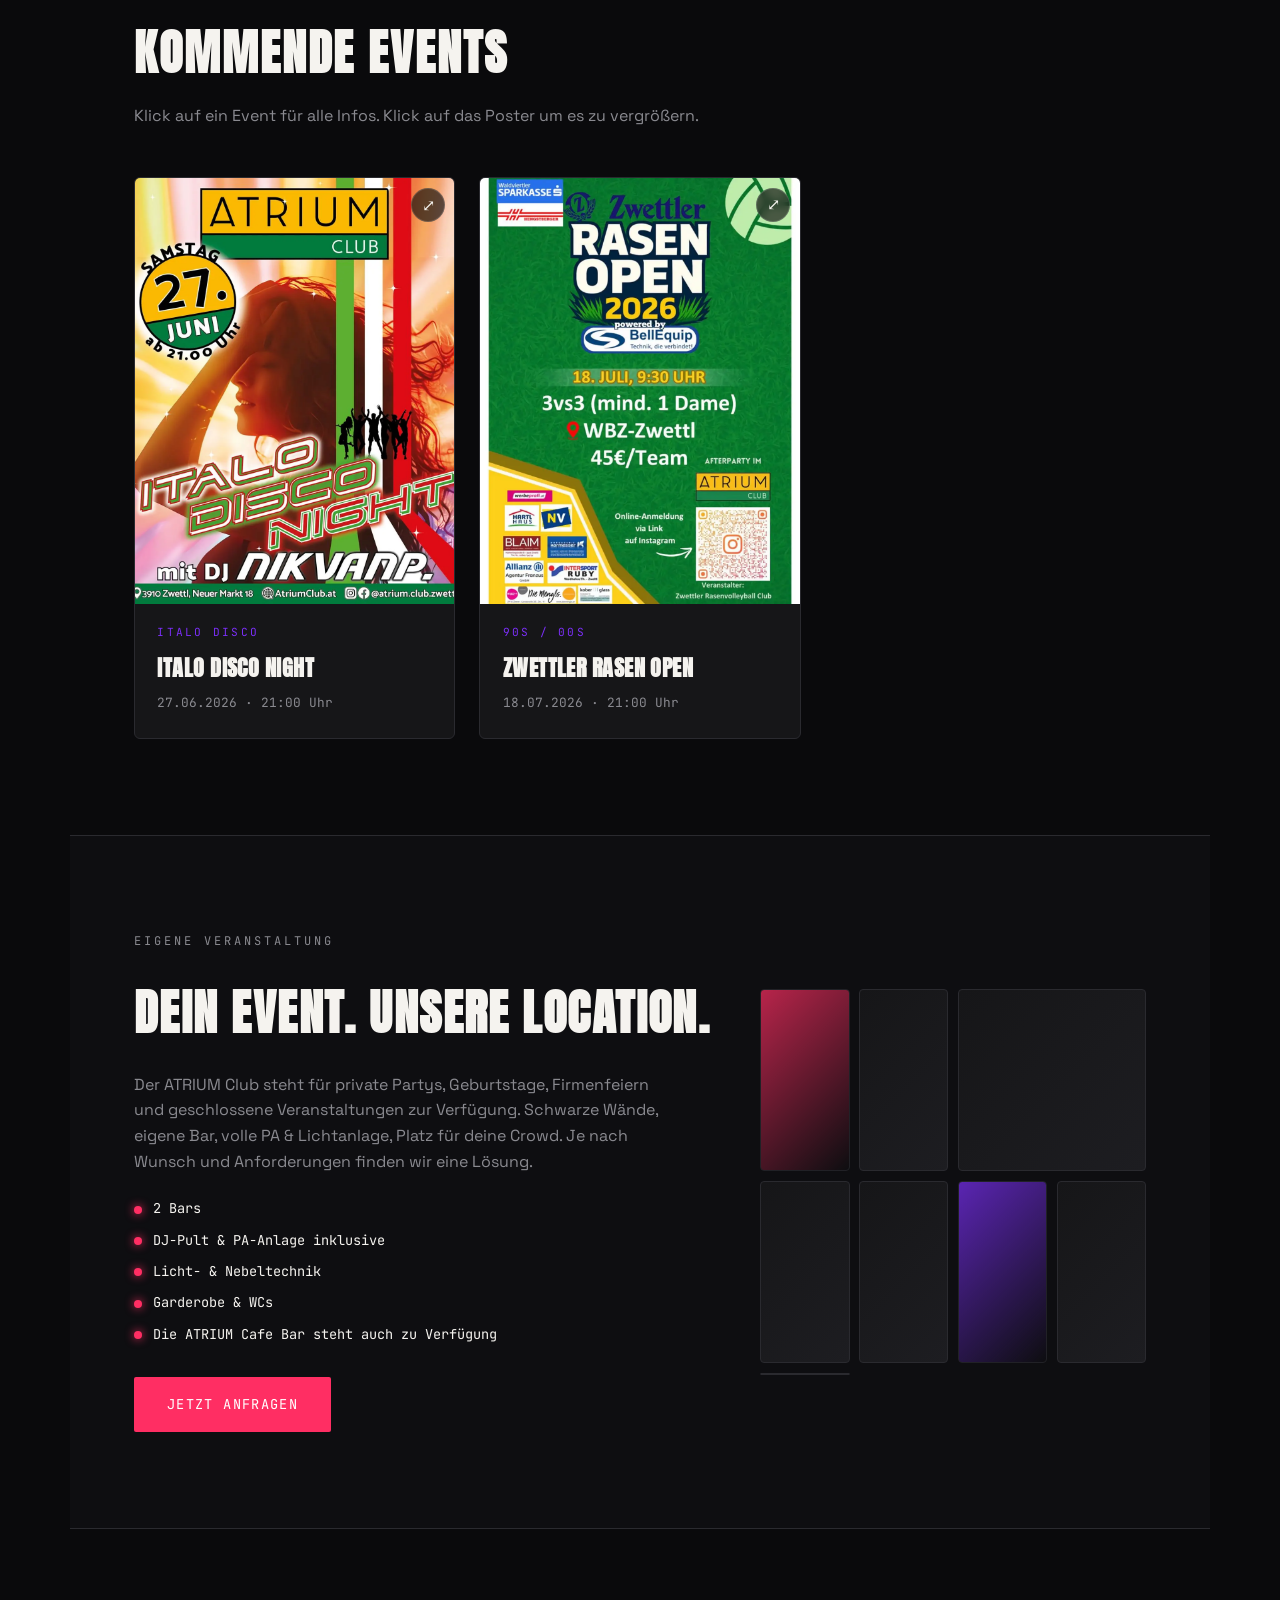
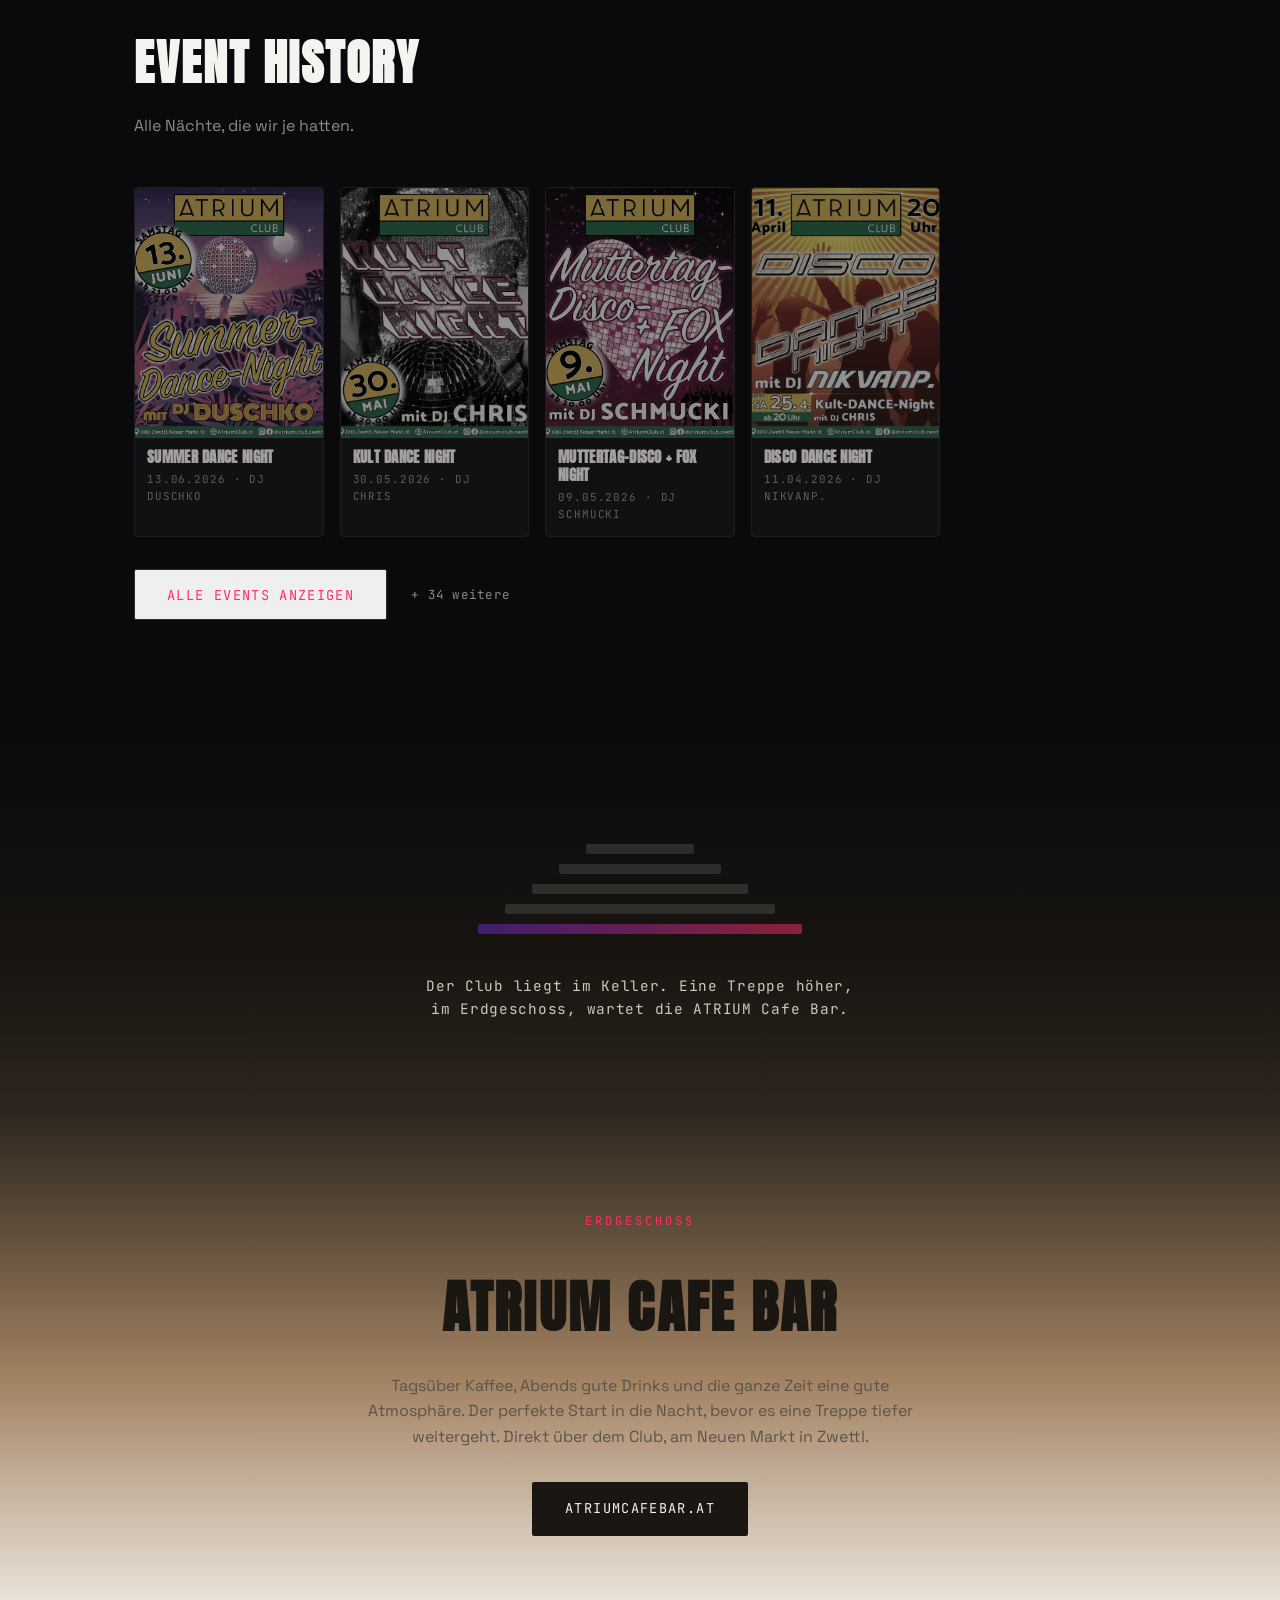
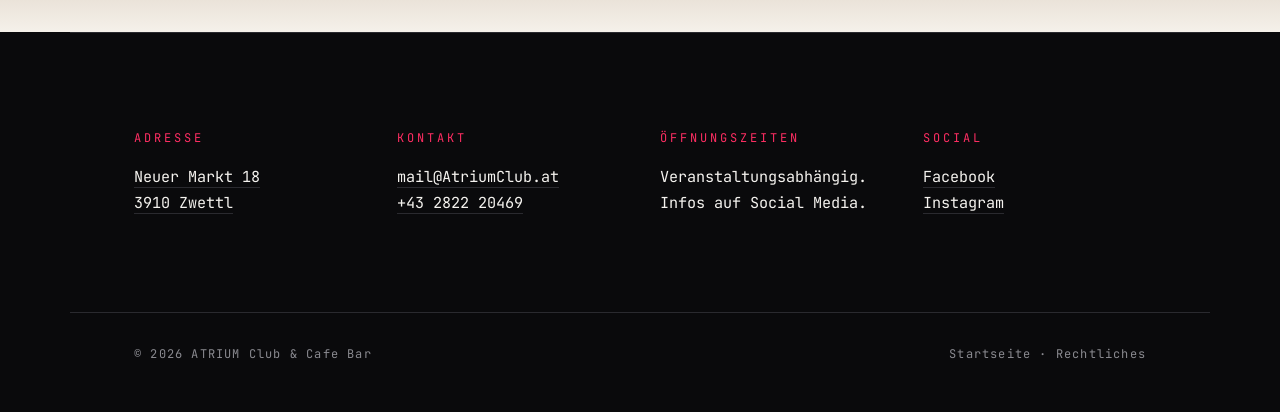
==== commit cb7bd75e: "Changed Text" ====
--- a/index.html
+++ b/index.html
@@ -4,6 +4,7 @@
 <meta charset="UTF-8">
 <meta name="viewport" content="width=device-width, initial-scale=1.0">
 <title>ATRIUM Club — Zwettl</title>
+<link rel="icon" type="image/png" href="favicon.png">
 <link rel="preconnect" href="https://fonts.googleapis.com">
 <link rel="preconnect" href="https://fonts.gstatic.com" crossorigin>
 <link href="https://fonts.googleapis.com/css2?family=Anton&family=Space+Grotesk:wght@400;500;700&family=JetBrains+Mono:wght@400;500&display=swap" rel="stylesheet">
@@ -39,7 +40,7 @@
         class="hero-logo"
       >
     </div>
-    <p class="hero-text">Tiefschwarze Wände. Lauter Bass. Die Tür steht offen — komm runter.</p>
+    <p class="hero-text">Tiefschwarze Wände. Lauter Bass. Die Tür steht dir offen. Komm runter.</p>
     <div class="hero-cta">
       <a href="#next" class="btn btn-primary">Nächstes Event ansehen</a>
       <a href="#booking" class="btn btn-ghost">Location mieten</a>
@@ -63,7 +64,7 @@
 <section id="events" class="events">
   <div class="section-head">
     <h2>Kommende Events</h2>
-    <p>Klick auf ein Event für alle Infos. Klick auf das Poster für die große Ansicht.</p>
+    <p>Klick auf ein Event für alle Infos. Klick auf das Poster um es zu vergrößern.</p>
   </div>
   <div id="eventsGrid" class="events-grid">
     <!-- injected by JS -->
@@ -76,12 +77,13 @@
     <div class="booking-text">
       <p class="eyebrow">Eigene Veranstaltung</p>
       <h2>Dein Event. Unsere Location.</h2>
-      <p>Der ATRIUM Club steht für private Partys, Geburtstage, Firmenfeiern und geschlossene Veranstaltungen zur Verfügung. Schwarze Wände, eigene Bar, volle PA &amp; Lichtanlage, Platz für deine Crowd.</p>
+      <p>Der ATRIUM Club steht für private Partys, Geburtstage, Firmenfeiern und geschlossene Veranstaltungen zur Verfügung. Schwarze Wände, eigene Bar, volle PA &amp; Lichtanlage, Platz für deine Crowd. Je nach Wunsch und Anforderungen finden wir eine Lösung.</p>
       <ul class="booking-list">
-        <li>Eigene Bar &amp; Bedienung</li>
+        <li>2 Bars</li>
         <li>DJ-Pult &amp; PA-Anlage inklusive</li>
         <li>Licht- &amp; Nebeltechnik</li>
-        <li>Garderobe &amp; Sanitärbereich</li>
+        <li>Garderobe &amp; WCs</li>
+        <li>Die ATRIUM Cafe Bar steht auch zu Verfügung</li>
       </ul>
       <a href="mailto:mail@AtriumClub.at?subject=Anfrage%20Location%20mieten" class="btn btn-primary">Jetzt anfragen</a>
     </div>
@@ -122,7 +124,7 @@
   <div class="cafe-inner">
     <p class="eyebrow eyebrow-light">Erdgeschoss</p>
     <h2>ATRIUM Cafe Bar</h2>
-    <p>Tagsüber Kaffee, Frühstück und ruhige Atmosphäre — abends der perfekte Start in die Nacht, bevor es eine Treppe tiefer weitergeht. Direkt über dem Club, am Neuen Markt in Zwettl.</p>
+    <p>Tagsüber Kaffee, Abends gute Drinks und die ganze Zeit eine gute Atmosphäre. Der perfekte Start in die Nacht, bevor es eine Treppe tiefer weitergeht. Direkt über dem Club, am Neuen Markt in Zwettl.</p>
     <a href="https://www.atriumcafebar.at" target="_blank" rel="noopener" class="btn btn-light">atriumcafebar.at</a>
   </div>
 </section>
@@ -153,7 +155,7 @@
 </section>
 
 <footer class="footer">
-  <span>© 2026 ATRIUM Club &amp; Cafe Bar, Zwettl</span>
+  <span>© 2026 ATRIUM Club &amp; Cafe Bar</span>
   <span class="footer-links"><a href="#">Startseite</a> · <a href="legal.html">Rechtliches</a></span>
 </footer>
 
